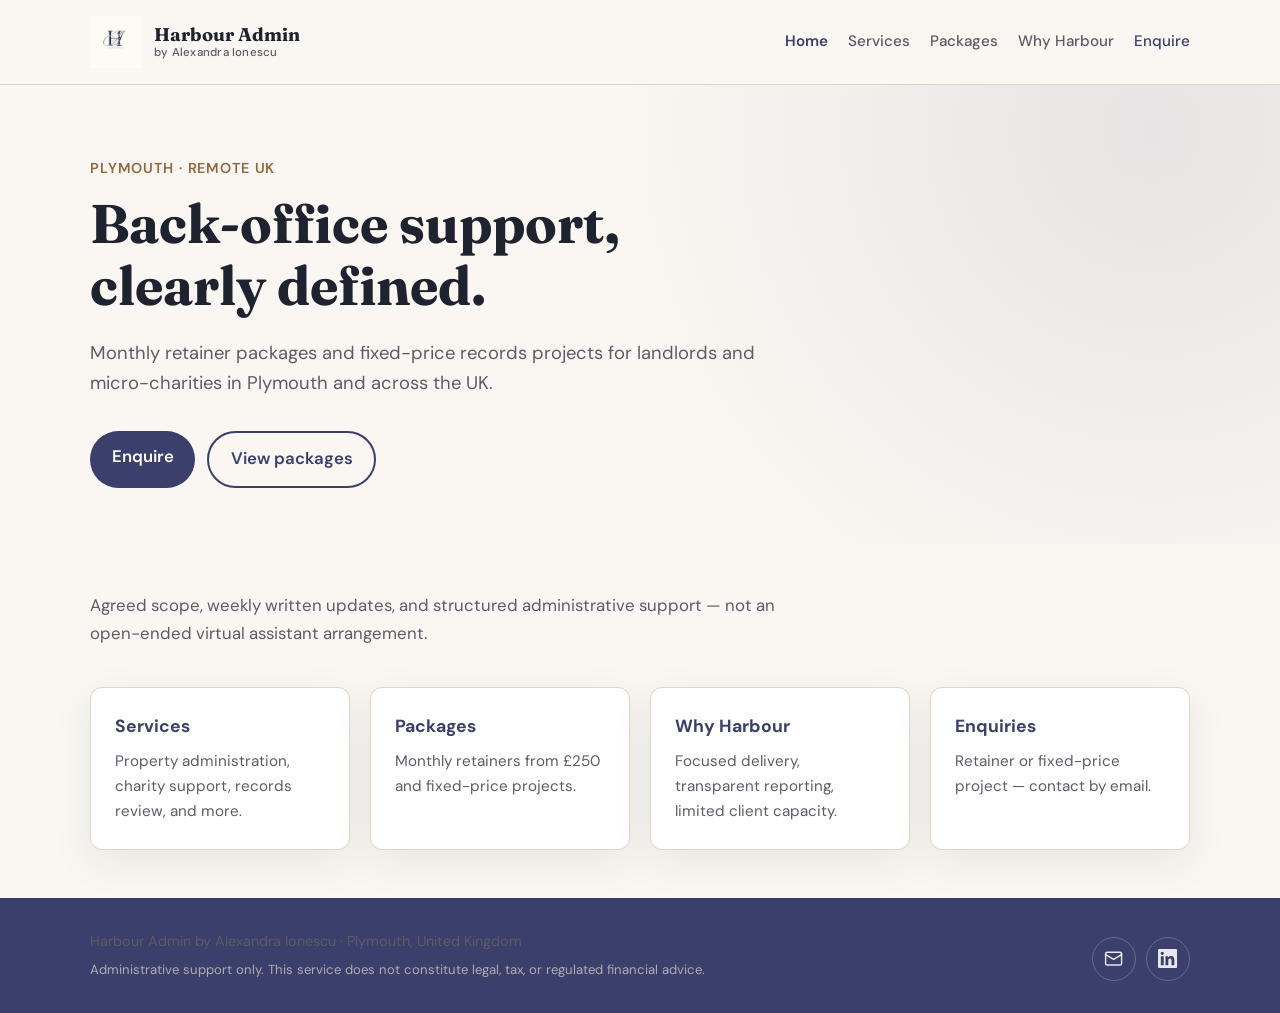
==== index.html @ 711ee2b3 "Initial commit: Harbour Admin website Co-authored-by: Cursor <cursoragent@cursor.com>" ====
<!DOCTYPE html>
<html lang="en-GB">
<head>
  <meta charset="UTF-8">
  <meta name="viewport" content="width=device-width, initial-scale=1.0">
  <meta name="description" content="Harbour Admin provides fixed-scope back-office support for Plymouth landlords and micro-charities — accurate records, defined scope, and documented progress updates.">
  <title>Harbour Admin | Back-Office Support | Plymouth</title>
  <link rel="icon" href="images/logo.png" type="image/png">
  <link rel="stylesheet" href="styles.css">
  <link rel="preconnect" href="https://fonts.googleapis.com">
  <link rel="preconnect" href="https://fonts.gstatic.com" crossorigin>
  <link href="https://fonts.googleapis.com/css2?family=DM+Sans:ital,opsz,wght@0,9..40,400;0,9..40,500;0,9..40,600;0,9..40,700;1,9..40,400&family=Fraunces:opsz,wght@9..144,600;9..144,700&display=swap" rel="stylesheet">
</head>
<body>
  <svg xmlns="http://www.w3.org/2000/svg" style="display:none" aria-hidden="true">
    <symbol id="icon-email" viewBox="0 0 24 24" fill="none" stroke="currentColor" stroke-width="1.75" stroke-linecap="round" stroke-linejoin="round"><rect x="2" y="4" width="20" height="16" rx="2"/><path d="m2 7 10 6 10-6"/></symbol>
    <symbol id="icon-linkedin" viewBox="0 0 24 24" fill="currentColor"><path d="M20.447 20.452h-3.554v-5.569c0-1.328-.027-3.037-1.852-3.037-1.853 0-2.136 1.445-2.136 2.939v5.667H9.351V9h3.414v1.561h.046c.477-.9 1.637-1.85 3.37-1.85 3.601 0 4.267 2.37 4.267 5.455v6.286zM5.337 7.433a2.062 2.062 0 0 1-2.063-2.065 2.064 2.064 0 1 1 2.063 2.065zm1.782 13.019H3.555V9h3.564v11.452zM22.225 0H1.771C.792 0 0 .774 0 1.729v20.542C0 23.227.792 24 1.771 24h20.451C23.2 24 24 23.227 24 22.271V1.729C24 .774 23.2 0 22.222 0h.003z"/></symbol>
  </svg>
  <header class="site-header">
    <div class="container header-inner">
      <a class="logo logo-brand" href="index.html" aria-label="Harbour Admin by Alexandra Ionescu — Home">
        <img src="images/logo.png" alt="" width="52" height="58">
        <span class="logo-text">
          Harbour Admin
          <span class="logo-tagline">by Alexandra Ionescu</span>
        </span>
      </a>
      <nav aria-label="Main">
        <a href="index.html" aria-current="page">Home</a>
        <a href="services.html">Services</a>
        <a href="packages.html">Packages</a>
        <a href="why-harbour.html">Why Harbour</a>
        <a class="nav-cta" href="contact.html">Enquire</a>
      </nav>
    </div>
  </header>

  <main>
    <section class="hero">
      <div class="container hero-inner">
        <p class="eyebrow">Plymouth · Remote UK</p>
        <h1>Back-office support, clearly defined.</h1>
        <p class="lead">
          Monthly retainer packages and fixed-price records projects for landlords and
          micro-charities in Plymouth and across the UK.
        </p>
        <div class="hero-actions">
          <a class="btn btn-primary" href="contact.html">Enquire</a>
          <a class="btn btn-secondary" href="packages.html">View packages</a>
        </div>
      </div>
    </section>

    <section class="section section-compact">
      <div class="container">
        <p class="section-intro">Agreed scope, weekly written updates, and structured administrative support — not an open-ended virtual assistant arrangement.</p>
        <div class="home-nav-grid">
          <a class="home-nav-card" href="services.html">
            <h3>Services</h3>
            <p>Property administration, charity support, records review, and more.</p>
          </a>
          <a class="home-nav-card" href="packages.html">
            <h3>Packages</h3>
            <p>Monthly retainers from £250 and fixed-price projects.</p>
          </a>
          <a class="home-nav-card" href="why-harbour.html">
            <h3>Why Harbour</h3>
            <p>Focused delivery, transparent reporting, limited client capacity.</p>
          </a>
          <a class="home-nav-card" href="contact.html">
            <h3>Enquiries</h3>
            <p>Retainer or fixed-price project — contact by email.</p>
          </a>
        </div>
      </div>
    </section>
  </main>

  <footer class="site-footer site-footer--navy">
    <div class="container footer-inner">
      <div class="footer-text">
        <p>Harbour Admin by Alexandra Ionescu · Plymouth, United Kingdom</p>
        <p class="footer-small">Administrative support only. This service does not constitute legal, tax, or regulated financial advice.</p>
      </div>
      <div class="footer-icons">
        <a class="icon-link icon-link--footer" href="mailto:enquiries@harbouradmin.co.uk" aria-label="Email enquiries@harbouradmin.co.uk">
          <svg class="icon" aria-hidden="true"><use href="#icon-email"/></svg>
        </a>
        <a class="icon-link icon-link--footer" href="https://www.linkedin.com/in/alexandra-e-ionescu" target="_blank" rel="noopener noreferrer" aria-label="LinkedIn profile">
          <svg class="icon" aria-hidden="true"><use href="#icon-linkedin"/></svg>
        </a>
      </div>
    </div>
  </footer>
</body>
</html>
---- styles.css ----
:root {
  --bg: #faf7f2;
  --bg-alt: #f1ebe3;
  --surface: #ffffff;
  --text: #1f2330;
  --text-muted: #5e5a66;
  --accent: #3a3f6b;
  --accent-dark: #282c4a;
  --accent-soft: #eee6db;
  --highlight: #8f6840;
  --border: #ddd5c8;
  --shadow: 0 12px 40px rgba(31, 35, 48, 0.08);
  --radius: 12px;
  --font-body: "DM Sans", system-ui, sans-serif;
  --font-display: "Fraunces", Georgia, serif;
}

*,
*::before,
*::after {
  box-sizing: border-box;
}

html {
  scroll-behavior: smooth;
}

body {
  margin: 0;
  font-family: var(--font-body);
  font-size: 1.05rem;
  line-height: 1.65;
  color: var(--text);
  background: var(--bg);
}

.container {
  width: min(1100px, 92vw);
  margin: 0 auto;
}

/* Header */

.site-header {
  position: sticky;
  top: 0;
  z-index: 10;
  background: rgba(250, 247, 242, 0.92);
  backdrop-filter: blur(8px);
  border-bottom: 1px solid var(--border);
}

.header-inner {
  display: flex;
  align-items: center;
  justify-content: space-between;
  gap: 1rem;
  padding: 1rem 0;
}

.logo-brand {
  display: inline-flex;
  align-items: center;
  gap: 0.75rem;
  text-decoration: none;
  color: var(--text);
}

.logo-brand img {
  display: block;
  height: 3.25rem;
  width: auto;
  flex-shrink: 0;
}

.logo-text {
  font-family: var(--font-display);
  font-size: 1.15rem;
  font-weight: 700;
  line-height: 1.25;
}

.logo {
  font-family: var(--font-display);
  font-size: 1.15rem;
  font-weight: 700;
  color: var(--text);
  text-decoration: none;
  line-height: 1.25;
}

.logo-tagline {
  display: block;
  font-family: var(--font-body);
  font-size: 0.72rem;
  font-weight: 500;
  color: var(--text-muted);
  letter-spacing: 0.02em;
}

nav {
  display: flex;
  flex-wrap: wrap;
  gap: 0.35rem 1.25rem;
  align-items: center;
}

nav a {
  color: var(--text-muted);
  text-decoration: none;
  font-size: 0.95rem;
  font-weight: 500;
}

nav a:hover,
nav a:focus-visible {
  color: var(--accent);
}

.nav-cta {
  color: var(--accent) !important;
}

/* Hero */

.hero {
  padding: 4.5rem 0 3.5rem;
  background:
    radial-gradient(circle at 90% 10%, rgba(58, 63, 107, 0.1), transparent 45%),
    var(--bg);
}

.eyebrow {
  margin: 0 0 0.75rem;
  font-size: 0.9rem;
  font-weight: 600;
  letter-spacing: 0.06em;
  text-transform: uppercase;
  color: var(--highlight);
}

.hero h1 {
  font-family: var(--font-display);
  font-size: clamp(2.2rem, 5vw, 3.4rem);
  line-height: 1.15;
  max-width: 16ch;
  margin: 0 0 1.25rem;
}

.lead {
  font-size: 1.15rem;
  color: var(--text-muted);
  max-width: 52ch;
  margin: 0 0 2rem;
}

.hero-actions {
  display: flex;
  flex-wrap: wrap;
  gap: 0.75rem;
}

.btn {
  display: inline-block;
  padding: 0.8rem 1.35rem;
  border-radius: 999px;
  font-weight: 600;
  text-decoration: none;
  transition: background 0.2s, color 0.2s, border-color 0.2s;
}

.btn-primary {
  background: var(--accent);
  color: #fff;
}

.btn-primary:hover,
.btn-primary:focus-visible {
  background: var(--accent-dark);
}

.btn-secondary {
  background: transparent;
  color: var(--accent);
  border: 2px solid var(--accent);
}

.btn-secondary:hover,
.btn-secondary:focus-visible {
  background: var(--accent-soft);
}

/* Sections */

.section {
  padding: 4rem 0;
}

.section-alt {
  background: var(--bg-alt);
}

.section h2 {
  font-family: var(--font-display);
  font-size: clamp(1.75rem, 3vw, 2.25rem);
  margin: 0 0 0.75rem;
}

.section-intro {
  color: var(--text-muted);
  max-width: 60ch;
  margin: 0 0 2.5rem;
}

/* Cards */

.card-grid {
  display: grid;
  grid-template-columns: repeat(auto-fit, minmax(260px, 1fr));
  gap: 1.25rem;
}

.card {
  background: var(--surface);
  border: 1px solid var(--border);
  border-radius: var(--radius);
  padding: 1.5rem;
  box-shadow: var(--shadow);
}

.card h3 {
  margin: 0 0 0.5rem;
  font-size: 1.1rem;
  color: var(--accent);
}

.card-primary {
  border-color: var(--accent);
  background: linear-gradient(180deg, #fff 0%, var(--accent-soft) 100%);
}

.card-label {
  margin: 0 0 0.5rem;
  font-size: 0.75rem;
  font-weight: 700;
  letter-spacing: 0.05em;
  text-transform: uppercase;
  color: var(--highlight);
}

.card p {
  margin: 0;
  color: var(--text-muted);
  font-size: 0.98rem;
}

/* How it works */

.steps-grid {
  display: grid;
  grid-template-columns: repeat(auto-fit, minmax(240px, 1fr));
  gap: 1.25rem;
}

.step-card {
  background: var(--surface);
  border: 1px solid var(--border);
  border-radius: var(--radius);
  padding: 1.5rem;
}

.step-num {
  display: inline-flex;
  align-items: center;
  justify-content: center;
  width: 2rem;
  height: 2rem;
  margin-bottom: 0.75rem;
  background: var(--accent);
  color: #fff;
  font-weight: 700;
  border-radius: 50%;
  font-size: 0.95rem;
}

.step-card h3 {
  margin: 0 0 0.5rem;
  font-size: 1.1rem;
}

.step-card p {
  margin: 0;
  color: var(--text-muted);
  font-size: 0.98rem;
}

/* Pricing */

.founding-note {
  margin: -1.5rem 0 2rem;
  padding: 0.65rem 1rem;
  background: var(--accent-soft);
  border-left: 3px solid var(--highlight);
  color: var(--accent-dark);
  font-size: 0.95rem;
  font-weight: 600;
}

.pricing-grid {
  display: grid;
  grid-template-columns: repeat(auto-fit, minmax(260px, 1fr));
  gap: 1.25rem;
  margin-bottom: 2.5rem;
}

.price-card {
  position: relative;
  background: var(--surface);
  border: 1px solid var(--border);
  border-radius: var(--radius);
  padding: 1.75rem 1.5rem;
}

.price-card.featured {
  border-color: var(--accent);
  box-shadow: var(--shadow);
}

.badge {
  position: absolute;
  top: -0.7rem;
  left: 1.25rem;
  margin: 0;
  padding: 0.25rem 0.65rem;
  background: var(--highlight);
  color: #fff;
  font-size: 0.75rem;
  font-weight: 600;
  border-radius: 999px;
  text-transform: uppercase;
  letter-spacing: 0.04em;
}

.price-card h3 {
  margin: 0 0 0.5rem;
  font-size: 1.2rem;
}

.price {
  font-family: var(--font-display);
  font-size: 2rem;
  font-weight: 700;
  margin: 0;
  color: var(--text);
}

.price span {
  font-family: var(--font-body);
  font-size: 1rem;
  font-weight: 500;
  color: var(--text-muted);
}

.hours {
  margin: 0.25rem 0 1rem;
  font-size: 0.95rem;
  color: var(--accent);
  font-weight: 600;
}

.price-card ul {
  margin: 0;
  padding-left: 1.2rem;
  color: var(--text-muted);
  font-size: 0.95rem;
}

.price-card li + li {
  margin-top: 0.35rem;
}

.price-note {
  margin: 1.25rem 0 0;
  font-size: 0.9rem;
  color: var(--text-muted);
  font-style: italic;
}

.one-off {
  background: var(--surface);
  border: 1px solid var(--border);
  border-radius: var(--radius);
  padding: 1.75rem;
}

.one-off-featured {
  border-color: var(--accent);
  box-shadow: var(--shadow);
}

.one-off h3 {
  margin: 0 0 0.35rem;
}

.one-off > p {
  margin: 0 0 1.25rem;
  color: var(--text-muted);
}

.one-off-list {
  margin: 0;
}

.one-off-list div {
  display: grid;
  grid-template-columns: minmax(140px, 220px) 1fr;
  gap: 0.5rem 1.5rem;
  padding: 0.75rem 0;
  border-top: 1px solid var(--border);
}

.one-off-list div:first-child {
  border-top: none;
  padding-top: 0;
}

.one-off-list dt {
  font-weight: 600;
  color: var(--text);
}

.one-off-list dd {
  margin: 0;
  color: var(--text-muted);
}

/* About */

.about-grid {
  display: grid;
  grid-template-columns: 1.4fr 1fr;
  gap: 2.5rem;
  align-items: start;
}

.about-grid p {
  color: var(--text-muted);
}

.about-aside {
  background: var(--surface);
  border: 1px solid var(--border);
  border-radius: var(--radius);
  padding: 1.5rem;
}

.about-aside h3 {
  margin: 0 0 0.75rem;
  font-size: 1rem;
  color: var(--accent);
}

.about-aside h3:not(:first-child) {
  margin-top: 1.5rem;
}

.about-aside ul {
  margin: 0;
  padding-left: 1.2rem;
  color: var(--text-muted);
  font-size: 0.95rem;
}

.muted-list {
  opacity: 0.85;
}

.about-credit {
  margin-top: 1.5rem;
  font-size: 0.9rem;
  color: var(--text-muted);
  font-style: italic;
}

/* Contact */

.section-contact {
  background: var(--accent);
  color: #fff;
}

.section-contact h2 {
  color: #fff;
}

.contact-inner {
  max-width: 52ch;
}

.contact-inner p {
  opacity: 0.92;
}

.contact-details {
  display: flex;
  flex-wrap: wrap;
  gap: 1rem 1.5rem;
  margin: 1.5rem 0 2rem;
}

.contact-link {
  color: #fff;
  font-weight: 600;
  text-decoration: underline;
  text-underline-offset: 3px;
}

.section-contact .btn-primary {
  background: #fff;
  color: var(--accent);
}

.section-contact .btn-primary:hover,
.section-contact .btn-primary:focus-visible {
  background: var(--accent-soft);
}

.contact-panel {
  max-width: 52ch;
  padding: 1.75rem;
  background: var(--surface);
  border: 1px solid var(--border);
  border-radius: var(--radius);
  box-shadow: var(--shadow);
}

.contact-label {
  margin: 0 0 1rem;
  font-size: 0.85rem;
  font-weight: 600;
  letter-spacing: 0.04em;
  text-transform: uppercase;
  color: var(--highlight);
}

.icon-links {
  display: flex;
  gap: 0.75rem;
  align-items: center;
  margin-bottom: 1rem;
}

.icon-link {
  display: inline-flex;
  align-items: center;
  justify-content: center;
  width: 2.75rem;
  height: 2.75rem;
  border-radius: 50%;
  border: 1px solid var(--border);
  color: var(--accent);
  background: var(--bg);
  text-decoration: none;
  transition: background 0.2s, color 0.2s, border-color 0.2s;
}

.icon-link:hover,
.icon-link:focus-visible {
  background: var(--accent-soft);
  border-color: var(--accent);
  color: var(--accent-dark);
}

.icon {
  width: 1.2rem;
  height: 1.2rem;
}

.contact-email-copy {
  margin: 0 0 1.5rem;
  font-size: 0.95rem;
  color: var(--text-muted);
}

.icon-link--footer {
  border-color: rgba(255, 255, 255, 0.22);
  color: rgba(255, 255, 255, 0.88);
  background: transparent;
}

.icon-link--footer:hover,
.icon-link--footer:focus-visible {
  background: rgba(255, 255, 255, 0.1);
  border-color: rgba(255, 255, 255, 0.4);
  color: #fff;
}

.footer-inner {
  display: flex;
  justify-content: space-between;
  align-items: flex-end;
  gap: 1.25rem;
  flex-wrap: wrap;
}

.footer-icons {
  display: flex;
  gap: 0.65rem;
}

.contact-details--light {
  margin: 0 0 1.5rem;
}

.contact-link-light {
  color: var(--accent);
  font-weight: 600;
  text-decoration: underline;
  text-underline-offset: 3px;
}

.contact-link-light:hover,
.contact-link-light:focus-visible {
  color: var(--accent-dark);
}

/* Footer */

.site-footer {
  padding: 2rem 0;
  border-top: 1px solid var(--border);
  background: var(--bg);
}

.site-footer--navy {
  background: var(--accent);
  border-top: none;
}

.site-footer--navy p {
  color: rgba(255, 255, 255, 0.88);
}

.site-footer--navy .footer-small {
  color: rgba(220, 216, 208, 0.72) !important;
}

.site-footer p {
  margin: 0;
  font-size: 0.9rem;
  color: var(--text-muted);
}

.footer-small {
  margin-top: 0.35rem !important;
  font-size: 0.82rem !important;
}

/* Responsive */

@media (max-width: 768px) {
  .header-inner {
    flex-direction: column;
    align-items: flex-start;
  }

  .logo-brand img {
    height: 2.75rem;
  }

  .logo-text {
    font-size: 1.05rem;
  }

  .about-grid {
    grid-template-columns: 1fr;
  }

  .one-off-list div {
    grid-template-columns: 1fr;
    gap: 0.25rem;
  }

  .hero {
    padding-top: 3rem;
  }

  .home-nav-grid {
    grid-template-columns: 1fr;
  }
}

/* Multi-page layout */

.page-header {
  padding: 2.75rem 0 1.5rem;
  background:
    radial-gradient(circle at 90% 10%, rgba(58, 63, 107, 0.08), transparent 45%),
    var(--bg);
  border-bottom: 1px solid var(--border);
}

.page-header h1 {
  font-family: var(--font-display);
  font-size: clamp(1.85rem, 4vw, 2.5rem);
  margin: 0 0 0.75rem;
  max-width: 22ch;
}

.page-header .section-intro {
  margin-bottom: 0;
}

.page-header .founding-note {
  margin: 1rem 0 0;
}

nav a[aria-current="page"] {
  color: var(--accent);
  font-weight: 600;
}

.home-nav-grid {
  display: grid;
  grid-template-columns: repeat(auto-fit, minmax(220px, 1fr));
  gap: 1.25rem;
}

.home-nav-card {
  display: block;
  padding: 1.5rem;
  background: var(--surface);
  border: 1px solid var(--border);
  border-radius: var(--radius);
  text-decoration: none;
  color: inherit;
  box-shadow: var(--shadow);
  transition: border-color 0.2s, transform 0.2s;
}

.home-nav-card:hover,
.home-nav-card:focus-visible {
  border-color: var(--accent);
  transform: translateY(-2px);
}

.home-nav-card h3 {
  margin: 0 0 0.5rem;
  font-size: 1.1rem;
  color: var(--accent);
}

.home-nav-card p {
  margin: 0;
  font-size: 0.95rem;
  color: var(--text-muted);
}

.section-compact {
  padding: 3rem 0;
}

.page-cta {
  padding: 2.5rem 0 3.5rem;
  text-align: center;
}

.page-cta p {
  color: var(--text-muted);
  max-width: 48ch;
  margin: 0 auto 1.25rem;
}
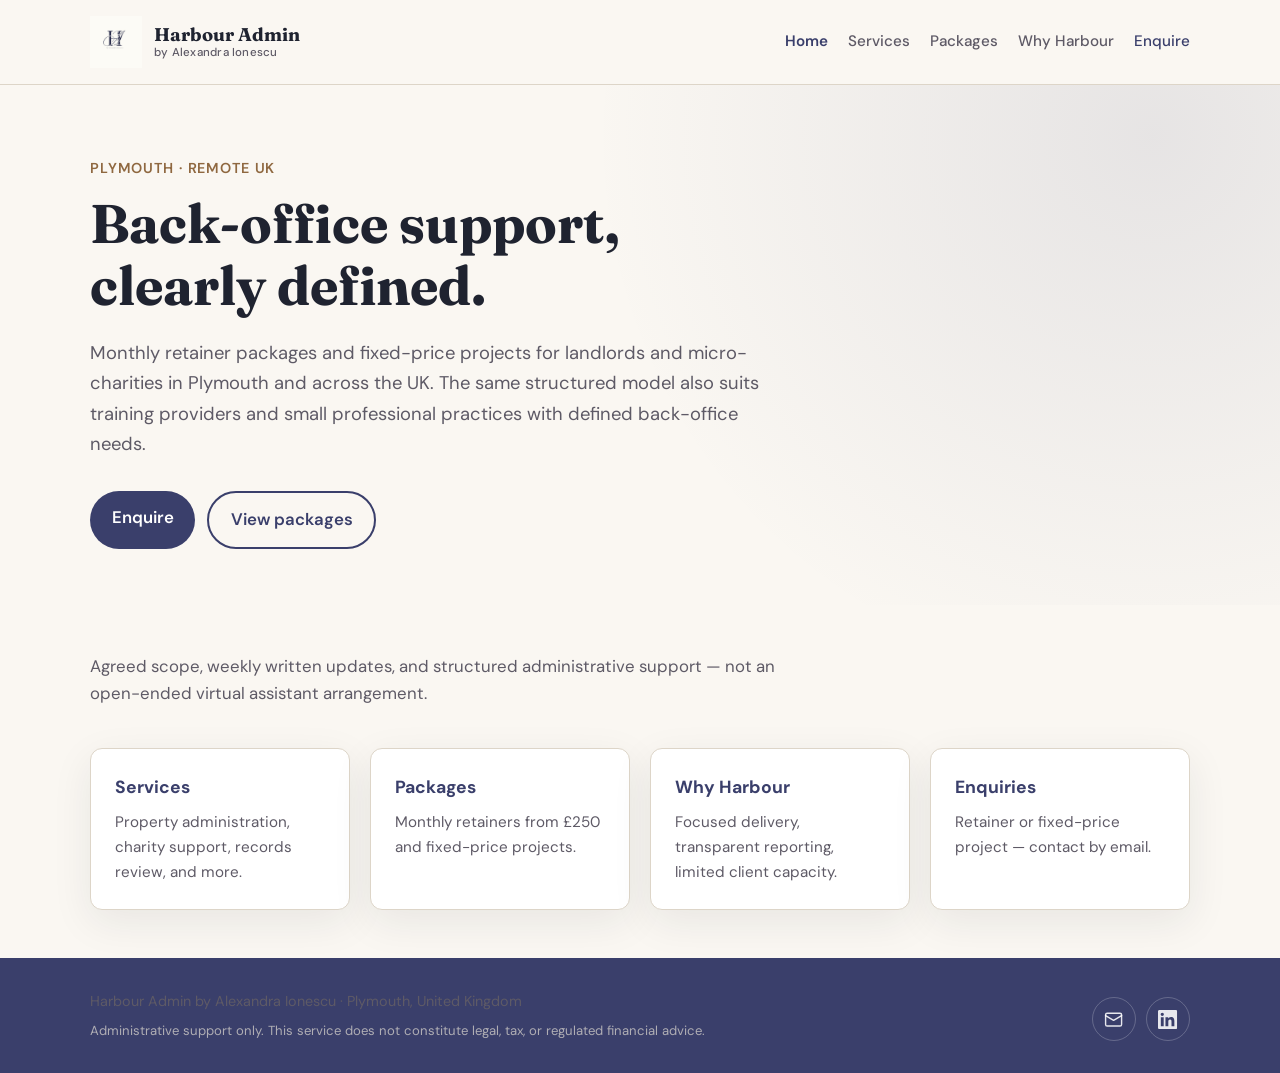
==== commit 41d2a9de: "Add static websites from £450 and broaden audience wording. Welcome training providers and small pra" ====
--- a/index.html
+++ b/index.html
@@ -3,7 +3,7 @@
 <head>
   <meta charset="UTF-8">
   <meta name="viewport" content="width=device-width, initial-scale=1.0">
-  <meta name="description" content="Harbour Admin provides fixed-scope back-office support for Plymouth landlords and micro-charities — accurate records, defined scope, and documented progress updates.">
+  <meta name="description" content="Harbour Admin provides fixed-scope back-office support for Plymouth landlords, micro-charities, training providers, and small practices — defined scope and documented progress updates.">
   <title>Harbour Admin | Back-Office Support | Plymouth</title>
   <link rel="icon" href="images/logo.png" type="image/png">
   <link rel="stylesheet" href="styles.css">
@@ -25,7 +25,12 @@
           <span class="logo-tagline">by Alexandra Ionescu</span>
         </span>
       </a>
-      <nav aria-label="Main">
+      <button type="button" class="nav-toggle" aria-expanded="false" aria-controls="site-nav" aria-label="Open menu">
+        <span class="nav-toggle-bar"></span>
+        <span class="nav-toggle-bar"></span>
+        <span class="nav-toggle-bar"></span>
+      </button>
+      <nav id="site-nav" class="site-nav" aria-label="Main">
         <a href="index.html" aria-current="page">Home</a>
         <a href="services.html">Services</a>
         <a href="packages.html">Packages</a>
@@ -41,8 +46,10 @@
         <p class="eyebrow">Plymouth · Remote UK</p>
         <h1>Back-office support, clearly defined.</h1>
         <p class="lead">
-          Monthly retainer packages and fixed-price records projects for landlords and
-          micro-charities in Plymouth and across the UK.
+          Monthly retainer packages and fixed-price projects for landlords and
+          micro-charities in Plymouth and across the UK. The same structured model
+          also suits training providers and small professional practices with defined
+          back-office needs.
         </p>
         <div class="hero-actions">
           <a class="btn btn-primary" href="contact.html">Enquire</a>
@@ -92,5 +99,6 @@
       </div>
     </div>
   </footer>
+  <script src="nav.js"></script>
 </body>
 </html>
--- a/styles.css
+++ b/styles.css
@@ -98,27 +98,64 @@
   letter-spacing: 0.02em;
 }
 
-nav {
+.site-nav {
   display: flex;
   flex-wrap: wrap;
   gap: 0.35rem 1.25rem;
   align-items: center;
 }
 
-nav a {
+.site-nav a {
   color: var(--text-muted);
   text-decoration: none;
   font-size: 0.95rem;
   font-weight: 500;
 }
 
-nav a:hover,
-nav a:focus-visible {
+.site-nav a:hover,
+.site-nav a:focus-visible {
   color: var(--accent);
 }
 
 .nav-cta {
   color: var(--accent) !important;
+}
+
+.nav-toggle {
+  display: none;
+  flex-direction: column;
+  justify-content: center;
+  gap: 5px;
+  width: 2.75rem;
+  height: 2.75rem;
+  padding: 0;
+  border: 1px solid var(--border);
+  border-radius: 8px;
+  background: var(--surface);
+  cursor: pointer;
+  flex-shrink: 0;
+}
+
+.nav-toggle-bar {
+  display: block;
+  width: 1.15rem;
+  height: 2px;
+  margin: 0 auto;
+  background: var(--accent);
+  border-radius: 1px;
+  transition: transform 0.2s, opacity 0.2s;
+}
+
+.site-header.nav-open .nav-toggle-bar:nth-child(1) {
+  transform: translateY(7px) rotate(45deg);
+}
+
+.site-header.nav-open .nav-toggle-bar:nth-child(2) {
+  opacity: 0;
+}
+
+.site-header.nav-open .nav-toggle-bar:nth-child(3) {
+  transform: translateY(-7px) rotate(-45deg);
 }
 
 /* Hero */
@@ -460,6 +497,13 @@
   color: var(--accent);
 }
 
+.about-aside .aside-intro {
+  margin: 0 0 0.75rem;
+  font-size: 0.9rem;
+  color: var(--text-muted);
+  line-height: 1.5;
+}
+
 .about-aside h3:not(:first-child) {
   margin-top: 1.5rem;
 }
@@ -658,12 +702,53 @@
 
 /* Responsive */
 
+@media (max-width: 900px) {
+  .header-inner {
+    flex-wrap: wrap;
+  }
+
+  .nav-toggle {
+    display: flex;
+  }
+
+  .site-nav {
+    display: none;
+    flex-direction: column;
+    align-items: stretch;
+    gap: 0;
+    width: 100%;
+    padding: 0.5rem 0 0.75rem;
+    border-top: 1px solid var(--border);
+    margin-top: 0.25rem;
+  }
+
+  .site-header.nav-open .site-nav {
+    display: flex;
+  }
+
+  .site-nav a {
+    padding: 0.75rem 0;
+    font-size: 1rem;
+    border-bottom: 1px solid var(--border);
+  }
+
+  .site-nav a:last-child {
+    border-bottom: none;
+    margin-top: 0.25rem;
+    padding: 0.85rem 1rem;
+    text-align: center;
+    background: var(--accent-soft);
+    border-radius: var(--radius);
+    border-bottom: none;
+  }
+
+  .site-nav a[aria-current="page"] {
+    color: var(--accent);
+    font-weight: 600;
+  }
+}
+
 @media (max-width: 768px) {
-  .header-inner {
-    flex-direction: column;
-    align-items: flex-start;
-  }
-
   .logo-brand img {
     height: 2.75rem;
   }
@@ -715,7 +800,7 @@
   margin: 1rem 0 0;
 }
 
-nav a[aria-current="page"] {
+.site-nav a[aria-current="page"] {
   color: var(--accent);
   font-weight: 600;
 }
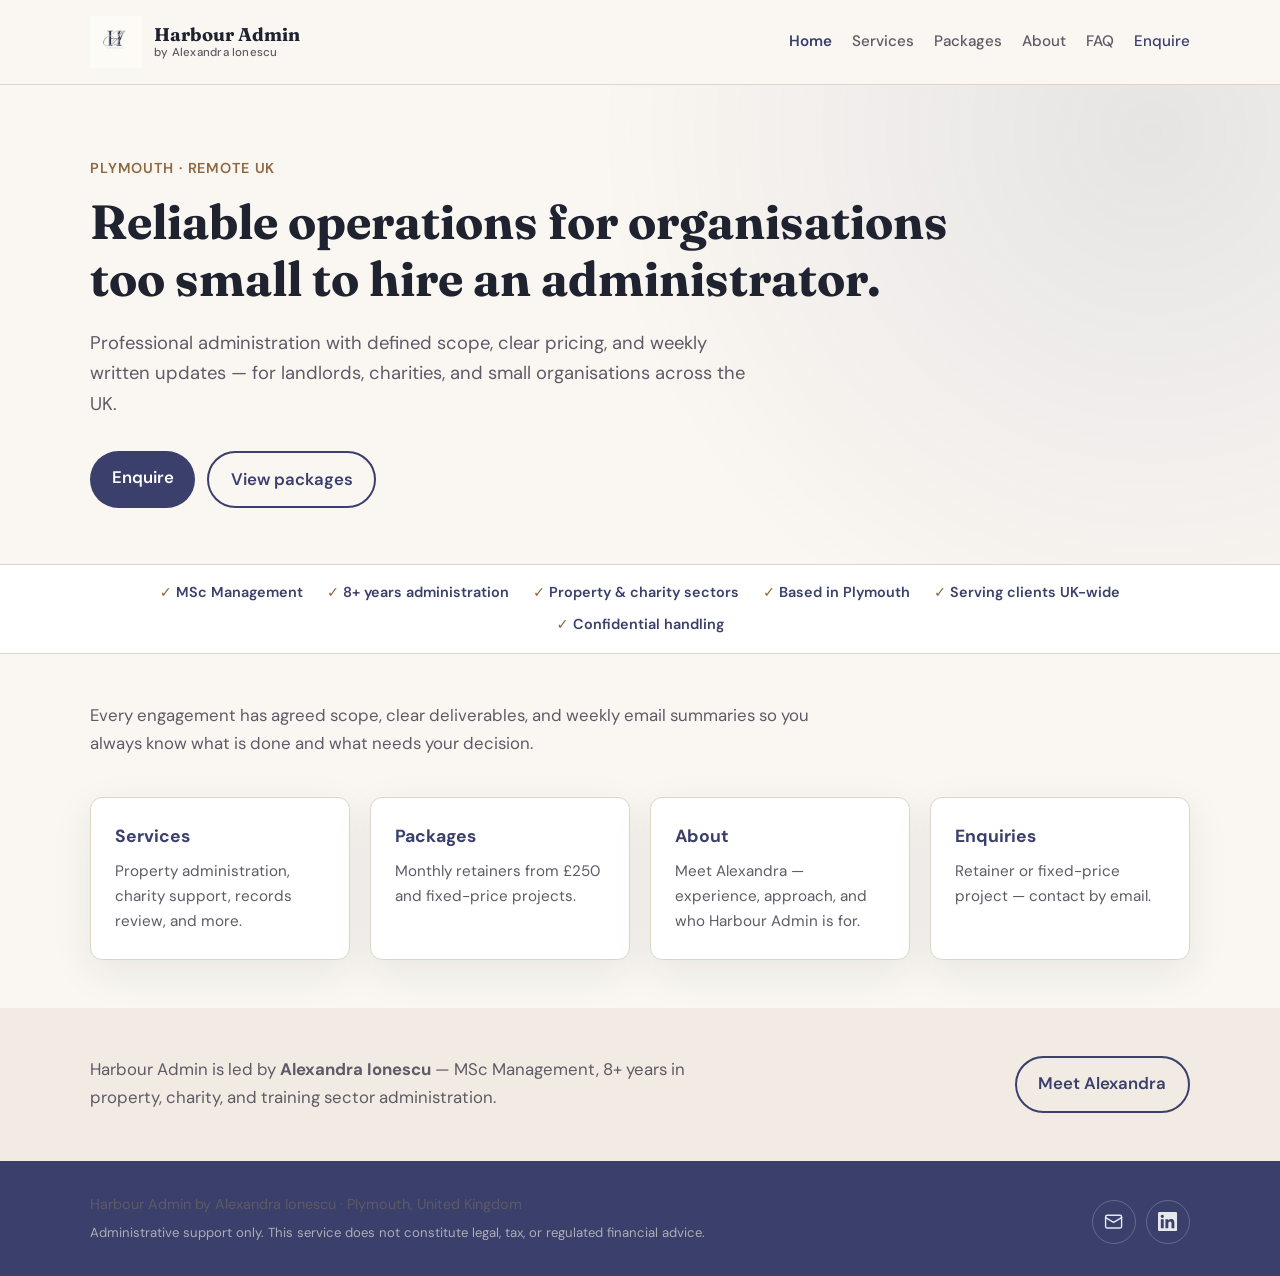
==== commit 916106bb: "Refresh site copy, structure, and About page with headshot. Outcome-focused homepage, dedicated Abou" ====
--- a/index.html
+++ b/index.html
@@ -3,8 +3,8 @@
 <head>
   <meta charset="UTF-8">
   <meta name="viewport" content="width=device-width, initial-scale=1.0">
-  <meta name="description" content="Harbour Admin provides fixed-scope back-office support for Plymouth landlords, micro-charities, training providers, and small practices — defined scope and documented progress updates.">
-  <title>Harbour Admin | Back-Office Support | Plymouth</title>
+  <meta name="description" content="Harbour Admin — reliable operations for organisations too small to hire an administrator. Defined scope, reporting, and professional administration across the UK.">
+  <title>Harbour Admin | Operational Reliability for Small Organisations</title>
   <link rel="icon" href="images/logo.png" type="image/png">
   <link rel="stylesheet" href="styles.css">
   <link rel="preconnect" href="https://fonts.googleapis.com">
@@ -34,7 +34,8 @@
         <a href="index.html" aria-current="page">Home</a>
         <a href="services.html">Services</a>
         <a href="packages.html">Packages</a>
-        <a href="why-harbour.html">Why Harbour</a>
+        <a href="about.html">About</a>
+        <a href="faq.html">FAQ</a>
         <a class="nav-cta" href="contact.html">Enquire</a>
       </nav>
     </div>
@@ -44,12 +45,10 @@
     <section class="hero">
       <div class="container hero-inner">
         <p class="eyebrow">Plymouth · Remote UK</p>
-        <h1>Back-office support, clearly defined.</h1>
+        <h1>Reliable operations for organisations too small to hire an administrator.</h1>
         <p class="lead">
-          Monthly retainer packages and fixed-price projects for landlords and
-          micro-charities in Plymouth and across the UK. The same structured model
-          also suits training providers and small professional practices with defined
-          back-office needs.
+          Professional administration with defined scope, clear pricing, and weekly written
+          updates — for landlords, charities, and small organisations across the UK.
         </p>
         <div class="hero-actions">
           <a class="btn btn-primary" href="contact.html">Enquire</a>
@@ -58,9 +57,22 @@
       </div>
     </section>
 
+    <section class="trust-strip" aria-label="Credentials">
+      <div class="container trust-strip-inner">
+        <ul class="trust-list">
+          <li>MSc Management</li>
+          <li>8+ years administration</li>
+          <li>Property &amp; charity sectors</li>
+          <li>Based in Plymouth</li>
+          <li>Serving clients UK-wide</li>
+          <li>Confidential handling</li>
+        </ul>
+      </div>
+    </section>
+
     <section class="section section-compact">
       <div class="container">
-        <p class="section-intro">Agreed scope, weekly written updates, and structured administrative support — not an open-ended virtual assistant arrangement.</p>
+        <p class="section-intro">Every engagement has agreed scope, clear deliverables, and weekly email summaries so you always know what is done and what needs your decision.</p>
         <div class="home-nav-grid">
           <a class="home-nav-card" href="services.html">
             <h3>Services</h3>
@@ -70,15 +82,22 @@
             <h3>Packages</h3>
             <p>Monthly retainers from £250 and fixed-price projects.</p>
           </a>
-          <a class="home-nav-card" href="why-harbour.html">
-            <h3>Why Harbour</h3>
-            <p>Focused delivery, transparent reporting, limited client capacity.</p>
+          <a class="home-nav-card" href="about.html">
+            <h3>About</h3>
+            <p>Meet Alexandra — experience, approach, and who Harbour Admin is for.</p>
           </a>
           <a class="home-nav-card" href="contact.html">
             <h3>Enquiries</h3>
             <p>Retainer or fixed-price project — contact by email.</p>
           </a>
         </div>
+      </div>
+    </section>
+
+    <section class="section section-alt section-compact about-teaser">
+      <div class="container about-teaser-inner">
+        <p>Harbour Admin is led by <strong>Alexandra Ionescu</strong> — MSc Management, 8+ years in property, charity, and training sector administration.</p>
+        <a class="btn btn-secondary" href="about.html">Meet Alexandra</a>
       </div>
     </section>
   </main>
--- a/styles.css
+++ b/styles.css
@@ -178,9 +178,9 @@
 
 .hero h1 {
   font-family: var(--font-display);
-  font-size: clamp(2.2rem, 5vw, 3.4rem);
-  line-height: 1.15;
-  max-width: 16ch;
+  font-size: clamp(2rem, 4.5vw, 3rem);
+  line-height: 1.2;
+  max-width: 28ch;
   margin: 0 0 1.25rem;
 }
 
@@ -360,7 +360,9 @@
 
 .price-card.featured {
   border-color: var(--accent);
-  box-shadow: var(--shadow);
+  box-shadow: 0 16px 48px rgba(58, 63, 107, 0.14);
+  background: linear-gradient(180deg, #fff 0%, var(--accent-soft) 100%);
+  transform: scale(1.02);
 }
 
 .badge {
@@ -379,23 +381,35 @@
 }
 
 .price-card h3 {
-  margin: 0 0 0.5rem;
-  font-size: 1.2rem;
+  margin: 0 0 0.25rem;
+  font-size: 1.15rem;
+  font-weight: 600;
+  color: var(--text-muted);
 }
 
 .price {
   font-family: var(--font-display);
-  font-size: 2rem;
+  font-size: clamp(2.75rem, 6vw, 3.5rem);
   font-weight: 700;
-  margin: 0;
-  color: var(--text);
+  line-height: 1;
+  margin: 0.5rem 0 0.35rem;
+  color: var(--accent);
+  letter-spacing: -0.02em;
+}
+
+.price-card.featured .price {
+  font-size: clamp(3rem, 6.5vw, 3.85rem);
+  color: var(--accent-dark);
 }
 
 .price span {
+  display: block;
+  margin-top: 0.35rem;
   font-family: var(--font-body);
-  font-size: 1rem;
+  font-size: 1.05rem;
   font-weight: 500;
   color: var(--text-muted);
+  letter-spacing: 0;
 }
 
 .hours {
@@ -855,3 +869,220 @@
   max-width: 48ch;
   margin: 0 auto 1.25rem;
 }
+
+/* Homepage preview sections */
+
+.trust-strip {
+  border-top: 1px solid var(--border);
+  border-bottom: 1px solid var(--border);
+  background: var(--surface);
+  padding: 1rem 0;
+}
+
+.trust-list {
+  display: flex;
+  flex-wrap: wrap;
+  justify-content: center;
+  gap: 0.5rem 1.5rem;
+  margin: 0;
+  padding: 0;
+  list-style: none;
+  font-size: 0.9rem;
+  font-weight: 600;
+  color: var(--accent);
+}
+
+.trust-list li::before {
+  content: "✓ ";
+  color: var(--highlight);
+}
+
+.about-home-grid {
+  display: grid;
+  grid-template-columns: auto 1fr;
+  gap: 2rem;
+  align-items: start;
+}
+
+.about-home h2 {
+  font-family: var(--font-display);
+  font-size: clamp(1.5rem, 3vw, 2rem);
+  margin: 0 0 1rem;
+}
+
+.about-home p {
+  color: var(--text-muted);
+}
+
+.about-teaser-inner {
+  display: flex;
+  flex-wrap: wrap;
+  align-items: center;
+  justify-content: space-between;
+  gap: 1.25rem;
+}
+
+.about-teaser-inner p {
+  margin: 0;
+  max-width: 52ch;
+  color: var(--text-muted);
+}
+
+.about-experience {
+  margin: 0;
+  padding-left: 1.2rem;
+  color: var(--text-muted);
+}
+
+.about-experience li + li {
+  margin-top: 0.5rem;
+}
+
+.about-grid h2 {
+  font-family: var(--font-display);
+  font-size: clamp(1.5rem, 3vw, 2rem);
+  margin: 0 0 1rem;
+}
+
+.about-photo-slot {
+  width: 12rem;
+  aspect-ratio: 3 / 4;
+  border-radius: var(--radius);
+  overflow: hidden;
+  flex-shrink: 0;
+  border: 1px solid var(--border);
+  box-shadow: var(--shadow);
+}
+
+.about-photo-slot img {
+  width: 100%;
+  height: 100%;
+  object-fit: cover;
+  display: block;
+}
+
+.why-grid {
+  display: grid;
+  grid-template-columns: repeat(auto-fit, minmax(200px, 1fr));
+  gap: 1rem;
+  margin-top: 1.5rem;
+}
+
+.why-item {
+  padding: 1.25rem;
+  background: var(--surface);
+  border: 1px solid var(--border);
+  border-radius: var(--radius);
+}
+
+.why-item strong {
+  display: block;
+  margin-bottom: 0.35rem;
+  color: var(--accent);
+}
+
+.why-item span {
+  font-size: 0.92rem;
+  color: var(--text-muted);
+}
+
+.process-flow {
+  display: flex;
+  flex-wrap: wrap;
+  align-items: center;
+  gap: 0.5rem 0.75rem;
+  margin: 1.5rem 0 0;
+  padding: 0;
+  list-style: none;
+}
+
+.process-flow li {
+  display: flex;
+  align-items: center;
+  gap: 0.5rem;
+  font-size: 0.95rem;
+  font-weight: 500;
+  color: var(--text);
+}
+
+.process-step {
+  display: inline-flex;
+  align-items: center;
+  justify-content: center;
+  width: 1.75rem;
+  height: 1.75rem;
+  background: var(--accent);
+  color: #fff;
+  font-size: 0.8rem;
+  font-weight: 700;
+  border-radius: 50%;
+  flex-shrink: 0;
+}
+
+.process-arrow {
+  color: var(--highlight);
+  font-weight: 700;
+}
+
+.faq-list {
+  margin: 1.5rem 0 0;
+}
+
+.faq-list div {
+  padding: 1.25rem 0;
+  border-top: 1px solid var(--border);
+}
+
+.faq-list div:first-child {
+  border-top: none;
+  padding-top: 0;
+}
+
+.faq-list dt {
+  font-weight: 600;
+  color: var(--text);
+  margin-bottom: 0.35rem;
+}
+
+.faq-list dd {
+  margin: 0;
+  color: var(--text-muted);
+  font-size: 0.98rem;
+}
+
+.faq-list a {
+  color: var(--accent);
+}
+
+.page-header .section-intro a,
+.page-cta a:not(.btn) {
+  color: var(--accent);
+  font-weight: 600;
+}
+
+.faq-page .faq-list {
+  margin-top: 0;
+}
+
+@media (max-width: 768px) {
+  .about-home-grid {
+    grid-template-columns: 1fr;
+  }
+
+  .about-photo-slot {
+    width: 8rem;
+    margin: 0 auto;
+  }
+
+  .price-card.featured {
+    transform: none;
+  }
+
+  .process-arrow {
+    display: none;
+  }
+
+  .process-flow li:not(.process-arrow) {
+    width: 100%;
+  }
+}
